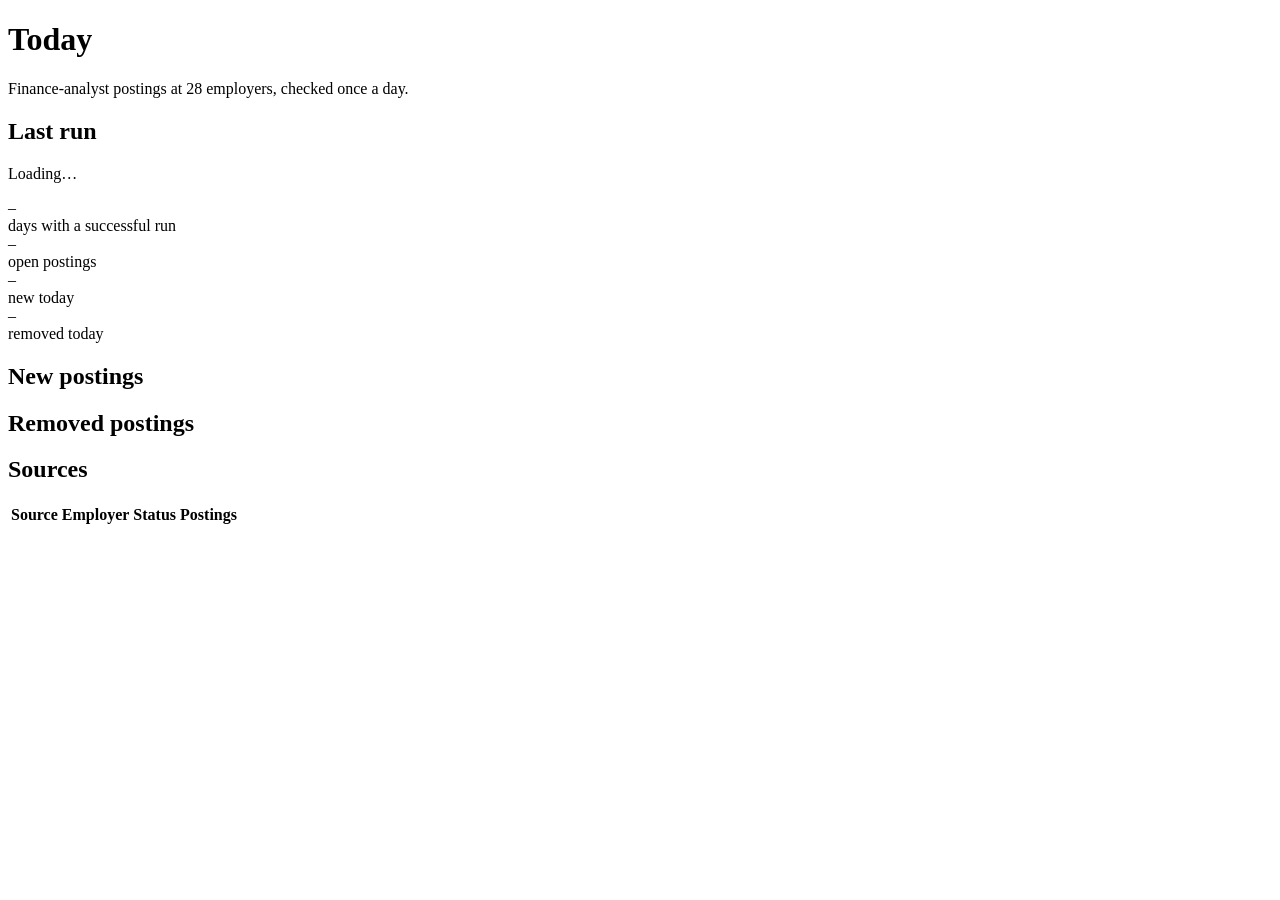
==== index.html @ 900de335 "Add the Today, Browse and Market pages Co-Authored-By: Claude Sonnet 5.5 <noreply@anthropic.com>" ====
<!doctype html>
<html lang="en">
<head>
  <meta charset="utf-8">
  <meta name="viewport" content="width=device-width, initial-scale=1">
  <title>Today · Job Watcher</title>
  <meta name="description" content="What the daily job watcher saw in its latest run.">
  <meta name="theme-color" content="#0f6b5c">
  <link rel="manifest" href="manifest.webmanifest">
  <link rel="icon" href="icons/icon-192.png">
  <link rel="apple-touch-icon" href="icons/icon-192.png">
  <link rel="stylesheet" href="style.css">
</head>
<body>
  <div id="nav"></div>
  <main>
    <h1>Today</h1>
    <p class="sub">Finance-analyst postings at 28 employers, checked once a day.</p>
    <div id="offline" class="banner" hidden>You are offline. This page shows the last data it loaded.</div>
    <div id="error" class="banner" hidden></div>

    <section class="card" aria-labelledby="run-h">
      <h2 id="run-h">Last run</h2>
      <p id="run-time" class="empty">Loading…</p>
      <p id="baseline" class="empty" hidden></p>
    </section>

    <section class="stats" aria-label="Counts from the latest run">
      <div class="stat"><div class="n" id="s-days">–</div><div class="l">days with a successful run</div></div>
      <div class="stat"><div class="n" id="s-open">–</div><div class="l">open postings</div></div>
      <div class="stat"><div class="n" id="s-new">–</div><div class="l">new today</div></div>
      <div class="stat"><div class="n" id="s-removed">–</div><div class="l">removed today</div></div>
    </section>

    <div class="cols">
      <section class="card" aria-labelledby="new-h">
        <h2 id="new-h">New postings</h2>
        <p class="sub" id="new-note"></p>
        <ul class="plist" id="new-list"></ul>
      </section>
      <section class="card" aria-labelledby="rem-h">
        <h2 id="rem-h">Removed postings</h2>
        <p class="sub" id="rem-note"></p>
        <ul class="plist" id="rem-list"></ul>
      </section>
    </div>

    <section class="card" aria-labelledby="src-h">
      <h2 id="src-h">Sources</h2>
      <table>
        <thead><tr><th>Source</th><th>Employer</th><th>Status</th><th class="num">Postings</th></tr></thead>
        <tbody id="sources"></tbody>
      </table>
    </section>
  </main>

  <script src="app.js"></script>
  <script>
    JW.renderNav("index.html");
    JW.watchConnection();
    var LIMIT = 50;

    function list(el, noteEl, rows, emptyText) {
      var sorted = rows.slice().sort(function (a, b) {
        return (b.in_role - a.in_role) || a.employer.localeCompare(b.employer) || a.title.localeCompare(b.title);
      });
      if (!rows.length) { el.innerHTML = '<li class="empty">' + emptyText + "</li>"; noteEl.textContent = ""; return; }
      var inRole = rows.filter(function (r) { return r.in_role; }).length;
      noteEl.textContent = rows.length + " in all, " + inRole + " in my role (shown first).";
      function draw(all) {
        el.innerHTML = sorted.slice(0, all ? sorted.length : LIMIT).map(function (r) {
          return '<li><a href="' + JW.esc(r.url) + '" target="_blank" rel="noopener">' + JW.esc(r.title || "(untitled)") + "</a>" +
            (r.in_role ? ' <span class="badge role">my role</span>' : "") +
            '<div class="meta">' + JW.esc([r.employer, r.location].filter(Boolean).join(" · ")) + "</div></li>";
        }).join("");
        if (!all && sorted.length > LIMIT) {
          var li = document.createElement("li");
          li.innerHTML = '<button type="button">Show all ' + sorted.length + "</button>";
          li.firstChild.onclick = function () { draw(true); };
          el.appendChild(li);
        }
      }
      draw(false);
    }

    JW.loadData().then(function (d) {
      var s = d.status, rows = d.rows, date = d.runDate;
      document.getElementById("run-time").textContent = JW.formatRunTime(s.run_time);
      document.getElementById("s-days").textContent = s.days_with_success;
      document.getElementById("s-open").textContent = s.open.toLocaleString();
      document.getElementById("s-new").textContent = s.new_today.toLocaleString();
      document.getElementById("s-removed").textContent = s.removed_today.toLocaleString();

      if (s.days_with_success <= 1) {
        var b = document.getElementById("baseline");
        b.hidden = false;
        b.textContent = "This is the first day of data (" + s.first_run_date + "). Every posting found today is the starting baseline, " +
          "so new and removed postings begin with the next run.";
      }

      var employer = {};
      rows.forEach(function (r) { employer[r.source] = r.employer; });
      document.getElementById("sources").innerHTML = s.sources.map(function (x) {
        return "<tr><td>" + JW.esc(x.name) + "</td><td>" + JW.esc(employer[x.name] || "") + "</td><td>" +
          (x.ok ? '<span class="badge ok">OK</span>' : '<span class="badge bad">Failed</span>') +
          '</td><td class="num">' + x.count.toLocaleString() + "</td></tr>";
      }).join("");

      list(document.getElementById("new-list"), document.getElementById("new-note"),
        rows.filter(function (r) { return r.first_seen === date && !r.first_run; }),
        "No new postings in the latest run.");
      list(document.getElementById("rem-list"), document.getElementById("rem-note"),
        rows.filter(function (r) { return r.status === "removed" && r.removed_date === date; }),
        "No postings were removed in the latest run.");
    }).catch(function (e) {
      document.getElementById("run-time").textContent = "No data yet.";
      var box = document.getElementById("error");
      box.hidden = false;
      box.textContent = "Could not load the data files: " + e.message;
    });
  </script>
</body>
</html>
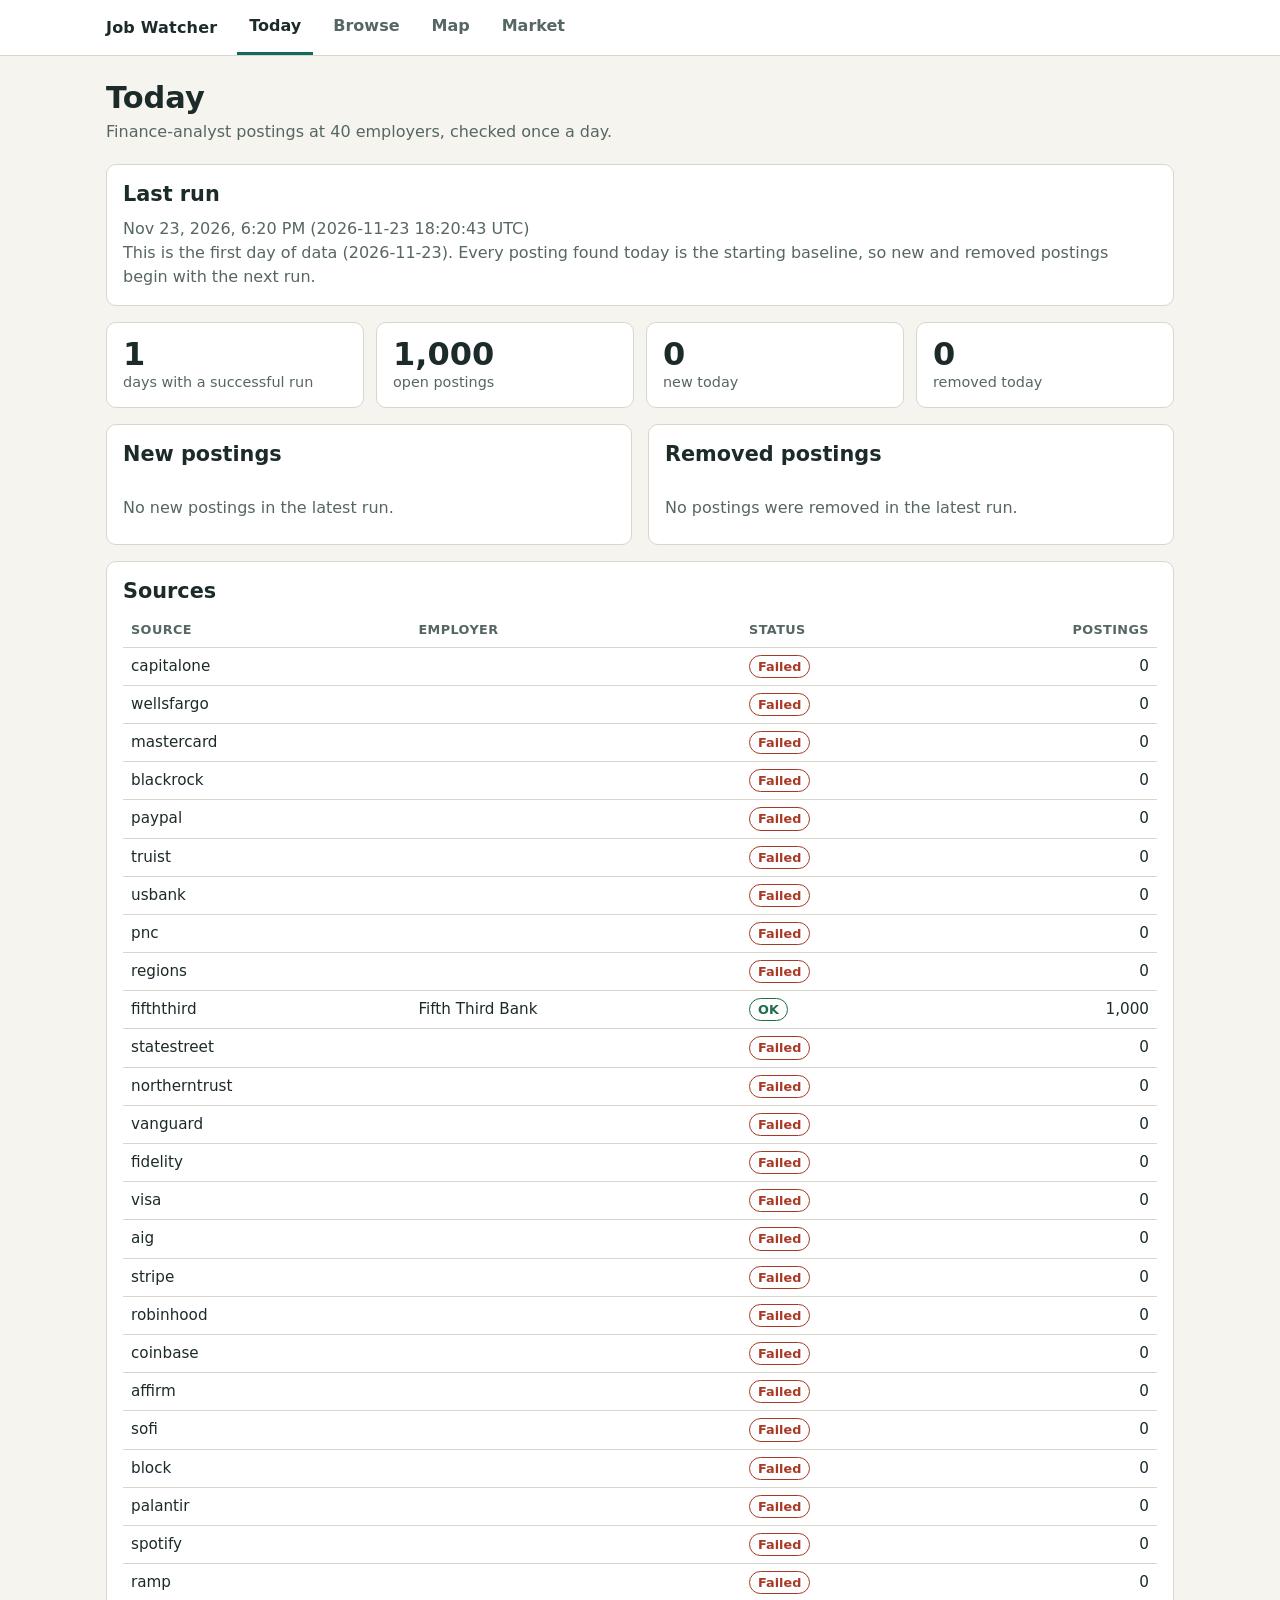
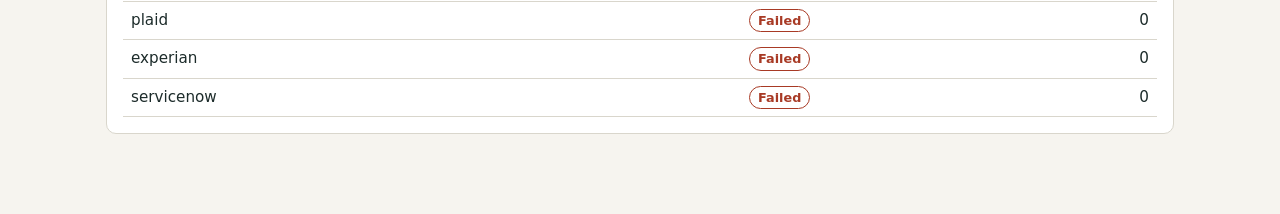
==== commit accef8a2: "Replace the Workday employers with boards that answer GitHub's servers A live run on GitHub showed W" ====
--- a/index.html
+++ b/index.html
@@ -15,7 +15,7 @@
   <div id="nav"></div>
   <main>
     <h1>Today</h1>
-    <p class="sub">Finance-analyst postings at 28 employers, checked once a day.</p>
+    <p class="sub">Finance-analyst postings at 40 employers, checked once a day.</p>
     <div id="offline" class="banner" hidden>You are offline. This page shows the last data it loaded.</div>
     <div id="error" class="banner" hidden></div>
 
--- a/style.css
+++ b/style.css
@@ -0,0 +1,226 @@
+/* Job Watcher: one set of fonts and colors for all three pages. */
+
+:root {
+  --bg: #f6f4ef;
+  --surface: #ffffff;
+  --ink: #1c2b2a;
+  --muted: #566664;
+  --line: #d9d6cc;
+  --accent: #0f6b5c;
+  --accent-ink: #ffffff;
+  --accent-2: #b4580f;
+  --ok: #1d6f46;
+  --bad: #a83a25;
+  --star: #b4580f;
+  --font: ui-sans-serif, system-ui, -apple-system, "Segoe UI", Roboto, "Helvetica Neue", Arial, sans-serif;
+  --radius: 10px;
+}
+
+@media (prefers-color-scheme: dark) {
+  :root {
+    --bg: #111918;
+    --surface: #1a2423;
+    --ink: #e8f0ee;
+    --muted: #9fb2ae;
+    --line: #2c3b39;
+    --accent: #52c4a9;
+    --accent-ink: #0b1514;
+    --accent-2: #eda45f;
+    --ok: #62cd92;
+    --bad: #ee8b76;
+    --star: #eda45f;
+  }
+}
+
+* { box-sizing: border-box; }
+
+html { -webkit-text-size-adjust: 100%; }
+
+body {
+  margin: 0;
+  background: var(--bg);
+  color: var(--ink);
+  font-family: var(--font);
+  font-size: 16px;
+  line-height: 1.5;
+}
+
+a { color: var(--accent); }
+a:hover { text-decoration-thickness: 2px; }
+
+:focus-visible { outline: 3px solid var(--accent-2); outline-offset: 2px; }
+
+/* ---------- navigation ---------- */
+.nav {
+  background: var(--surface);
+  border-bottom: 1px solid var(--line);
+  position: sticky;
+  top: 0;
+  z-index: 5;
+}
+.nav-inner {
+  max-width: 1100px;
+  margin: 0 auto;
+  padding: 0 16px;
+  display: flex;
+  align-items: center;
+  gap: 8px;
+  flex-wrap: wrap;
+}
+.brand {
+  font-weight: 700;
+  letter-spacing: 0.2px;
+  padding: 14px 12px 14px 0;
+  color: var(--ink);
+  text-decoration: none;
+}
+.nav a.tab {
+  padding: 14px 12px;
+  color: var(--muted);
+  text-decoration: none;
+  font-weight: 600;
+  border-bottom: 3px solid transparent;
+}
+.nav a.tab:hover { color: var(--ink); }
+.nav a.tab[aria-current="page"] { color: var(--ink); border-bottom-color: var(--accent); }
+
+/* ---------- layout ---------- */
+main { max-width: 1100px; margin: 0 auto; padding: 24px 16px 64px; }
+h1 { font-size: 1.9rem; line-height: 1.2; margin: 0 0 4px; }
+h2 { font-size: 1.3rem; line-height: 1.3; margin: 0 0 8px; }
+.sub { color: var(--muted); margin: 0 0 20px; }
+.banner {
+  background: var(--surface);
+  border: 1px solid var(--accent-2);
+  border-left-width: 6px;
+  border-radius: var(--radius);
+  padding: 10px 14px;
+  margin: 0 0 16px;
+}
+.banner[hidden] { display: none; }
+
+.card {
+  background: var(--surface);
+  border: 1px solid var(--line);
+  border-radius: var(--radius);
+  padding: 16px;
+  margin: 0 0 16px;
+}
+
+.stats {
+  display: grid;
+  grid-template-columns: repeat(4, 1fr);
+  gap: 12px;
+  margin: 0 0 16px;
+}
+.stat {
+  background: var(--surface);
+  border: 1px solid var(--line);
+  border-radius: var(--radius);
+  padding: 14px 16px;
+}
+.stat .n { font-size: 2rem; font-weight: 700; line-height: 1.1; }
+.stat .l { color: var(--muted); font-size: 0.9rem; }
+
+.cols { display: grid; grid-template-columns: 1fr 1fr; gap: 16px; align-items: start; }
+
+/* ---------- tables and lists ---------- */
+table { border-collapse: collapse; width: 100%; font-size: 0.95rem; }
+th, td { text-align: left; padding: 7px 8px; border-bottom: 1px solid var(--line); vertical-align: top; }
+th { font-size: 0.8rem; text-transform: uppercase; letter-spacing: 0.4px; color: var(--muted); }
+td.num, th.num { text-align: right; font-variant-numeric: tabular-nums; }
+
+.badge {
+  display: inline-block;
+  padding: 1px 8px;
+  border-radius: 999px;
+  font-size: 0.8rem;
+  font-weight: 700;
+  border: 1px solid currentColor;
+}
+.badge.ok { color: var(--ok); }
+.badge.bad { color: var(--bad); }
+.badge.role { color: var(--accent); }
+
+.plist { list-style: none; margin: 0; padding: 0; }
+.plist li { padding: 8px 0; border-bottom: 1px solid var(--line); }
+.plist li:last-child { border-bottom: 0; }
+.plist .meta { color: var(--muted); font-size: 0.88rem; }
+.empty { color: var(--muted); margin: 0; }
+
+button, select, input[type="search"], input[type="text"] {
+  font: inherit;
+  color: var(--ink);
+  background: var(--surface);
+  border: 1px solid var(--line);
+  border-radius: 8px;
+  padding: 8px 10px;
+}
+button { cursor: pointer; font-weight: 600; }
+button:hover { border-color: var(--accent); }
+.seg { display: inline-flex; border: 1px solid var(--line); border-radius: 8px; overflow: hidden; }
+.seg button { border: 0; border-radius: 0; background: var(--surface); }
+.seg button[aria-pressed="true"] { background: var(--accent); color: var(--accent-ink); }
+
+/* ---------- browse ---------- */
+.controls {
+  display: grid;
+  grid-template-columns: repeat(auto-fit, minmax(190px, 1fr));
+  gap: 12px;
+  align-items: end;
+}
+.controls label { display: block; font-size: 0.82rem; font-weight: 600; color: var(--muted); margin-bottom: 3px; }
+.controls select, .controls input { width: 100%; }
+.count { color: var(--muted); margin: 12px 0 8px; }
+.job {
+  display: grid;
+  grid-template-columns: 40px 1fr auto;
+  gap: 8px 12px;
+  align-items: start;
+  padding: 12px 0;
+  border-bottom: 1px solid var(--line);
+}
+.job .title { font-weight: 650; }
+.job .meta { color: var(--muted); font-size: 0.9rem; }
+.star {
+  font-size: 1.5rem;
+  line-height: 1;
+  padding: 4px 8px;
+  border: 0;
+  background: transparent;
+  color: var(--muted);
+}
+.star[aria-pressed="true"] { color: var(--star); }
+.apply {
+  display: inline-block;
+  padding: 7px 14px;
+  border-radius: 8px;
+  background: var(--accent);
+  color: var(--accent-ink);
+  font-weight: 700;
+  text-decoration: none;
+  white-space: nowrap;
+}
+
+/* ---------- market ---------- */
+.section { margin: 0 0 28px; }
+.section p { color: var(--muted); margin: 0 0 12px; max-width: 75ch; }
+.chart { width: 100%; height: auto; display: block; }
+.chart text { fill: var(--muted); font-family: var(--font); font-size: 12px; }
+.chart .lbl { fill: var(--ink); }
+.chart .val { fill: var(--ink); font-weight: 700; }
+.chart .axis { stroke: var(--line); stroke-width: 1; }
+.chart .grid { stroke: var(--line); stroke-width: 1; stroke-dasharray: 3 3; }
+.chart .bar-a { fill: var(--accent); }
+.chart .bar-b { fill: var(--accent-2); }
+.legend { display: flex; gap: 16px; font-size: 0.9rem; color: var(--muted); margin: 0 0 6px; }
+.legend i { display: inline-block; width: 12px; height: 12px; border-radius: 3px; margin-right: 6px; vertical-align: -1px; }
+.legend .a { background: var(--accent); }
+.legend .b { background: var(--accent-2); }
+
+@media (max-width: 760px) {
+  .stats { grid-template-columns: repeat(2, 1fr); }
+  .cols { grid-template-columns: 1fr; }
+  .job { grid-template-columns: 36px 1fr; }
+  .job .apply { grid-column: 2; justify-self: start; }
+}
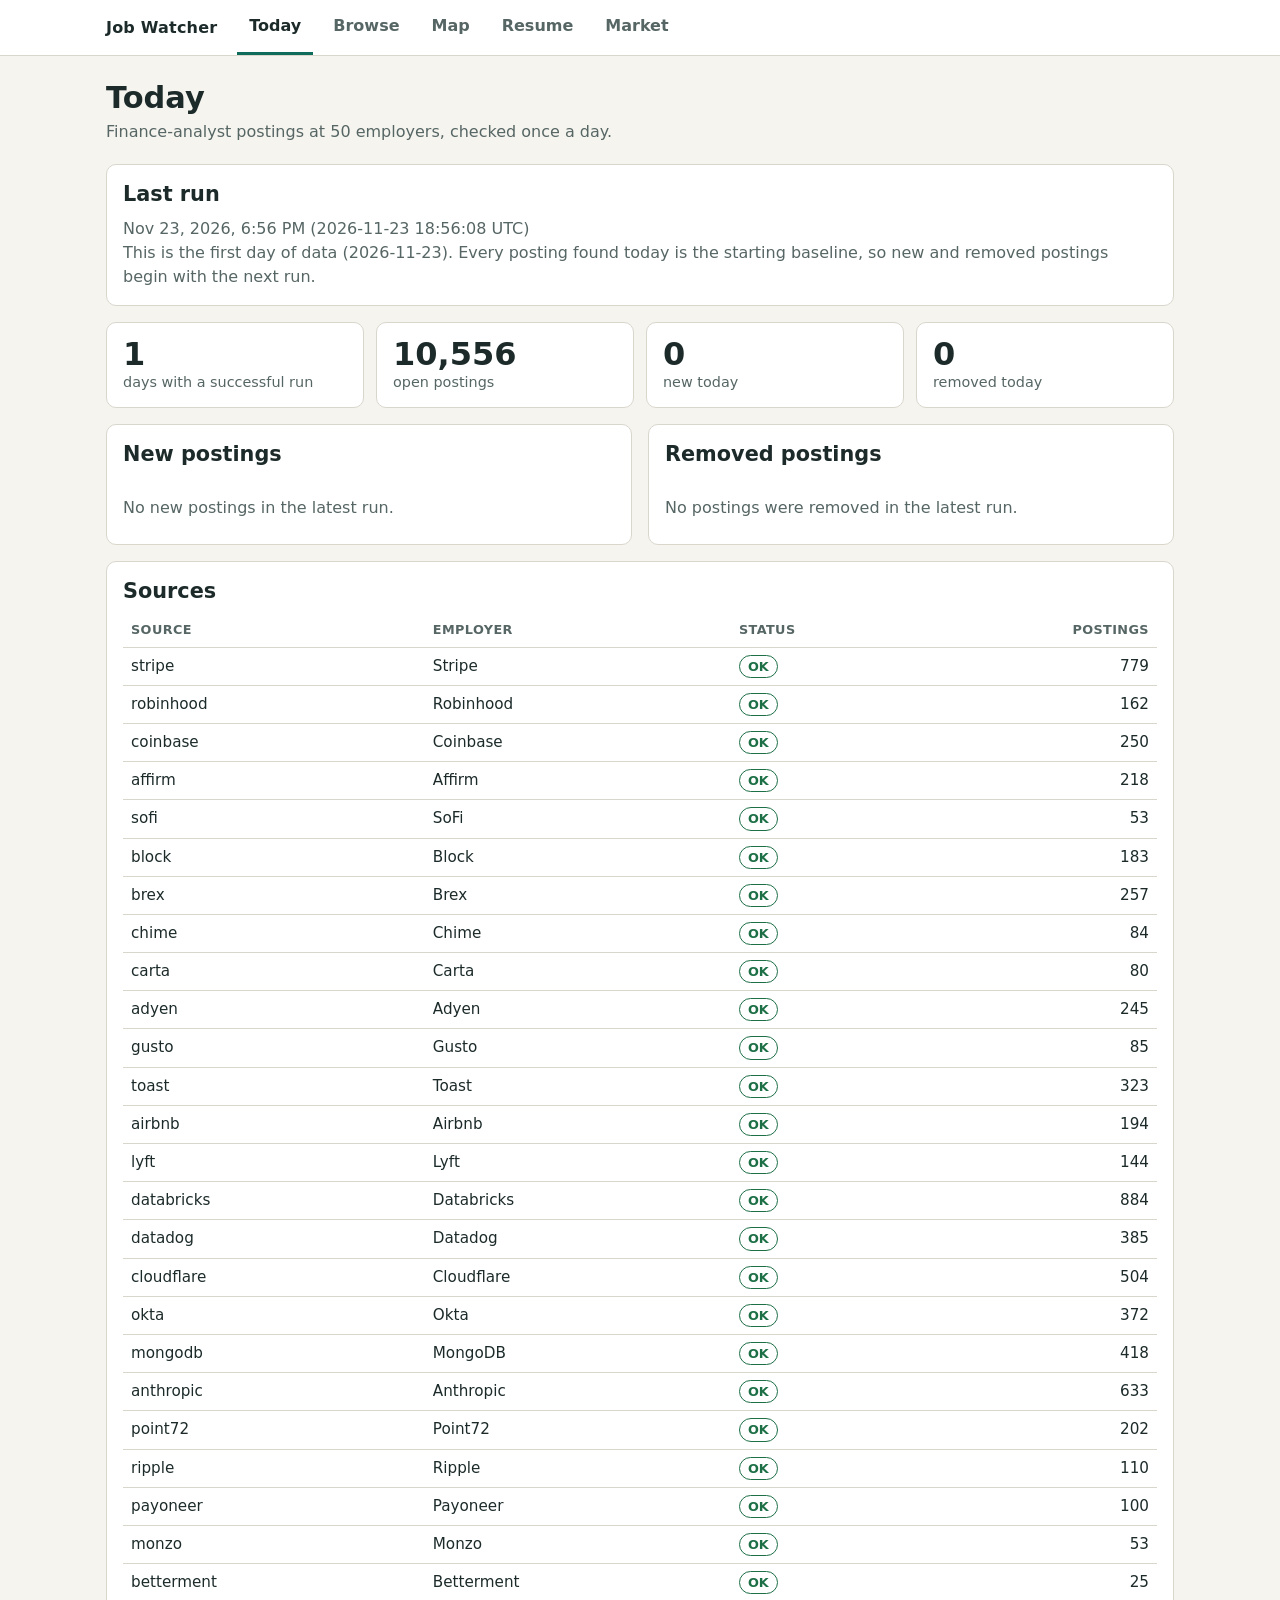
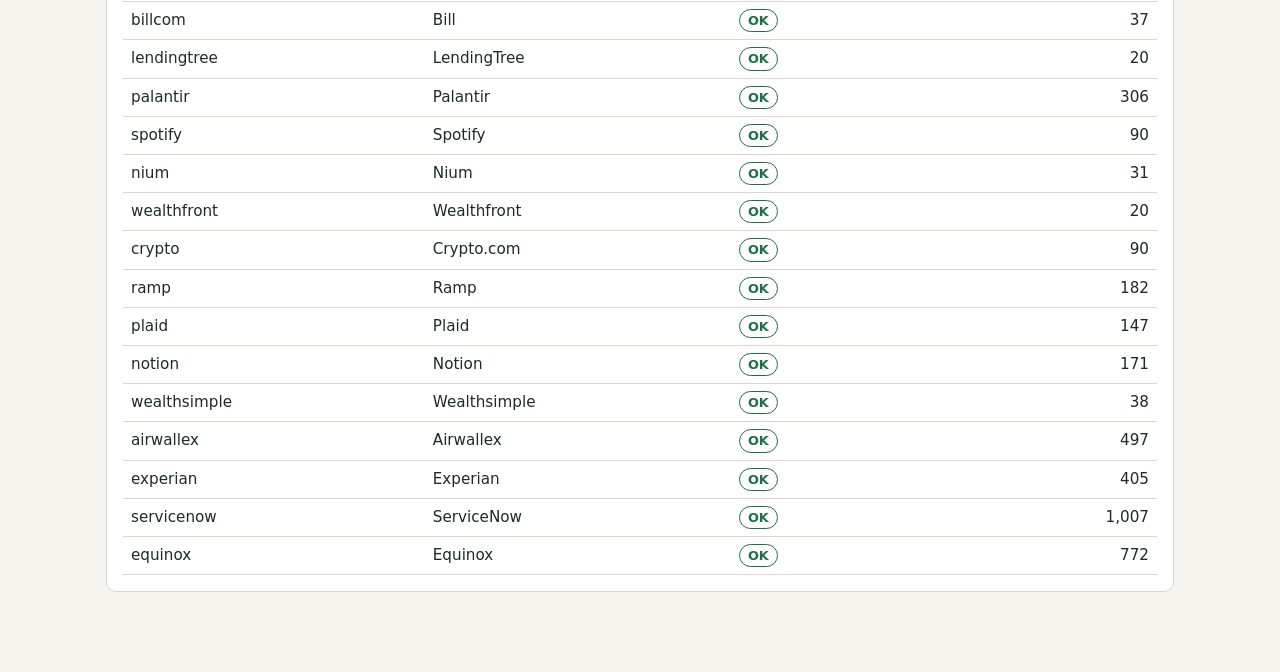
==== commit 0d70f9b2: "Show pay, skills and exact places on the site Browse gets pay, minimum US-dollar pay and skill filte" ====
--- a/index.html
+++ b/index.html
@@ -15,7 +15,7 @@
   <div id="nav"></div>
   <main>
     <h1>Today</h1>
-    <p class="sub">Finance-analyst postings at 40 employers, checked once a day.</p>
+    <p class="sub">Finance-analyst postings at 50 employers, checked once a day.</p>
     <div id="offline" class="banner" hidden>You are offline. This page shows the last data it loaded.</div>
     <div id="error" class="banner" hidden></div>
 
